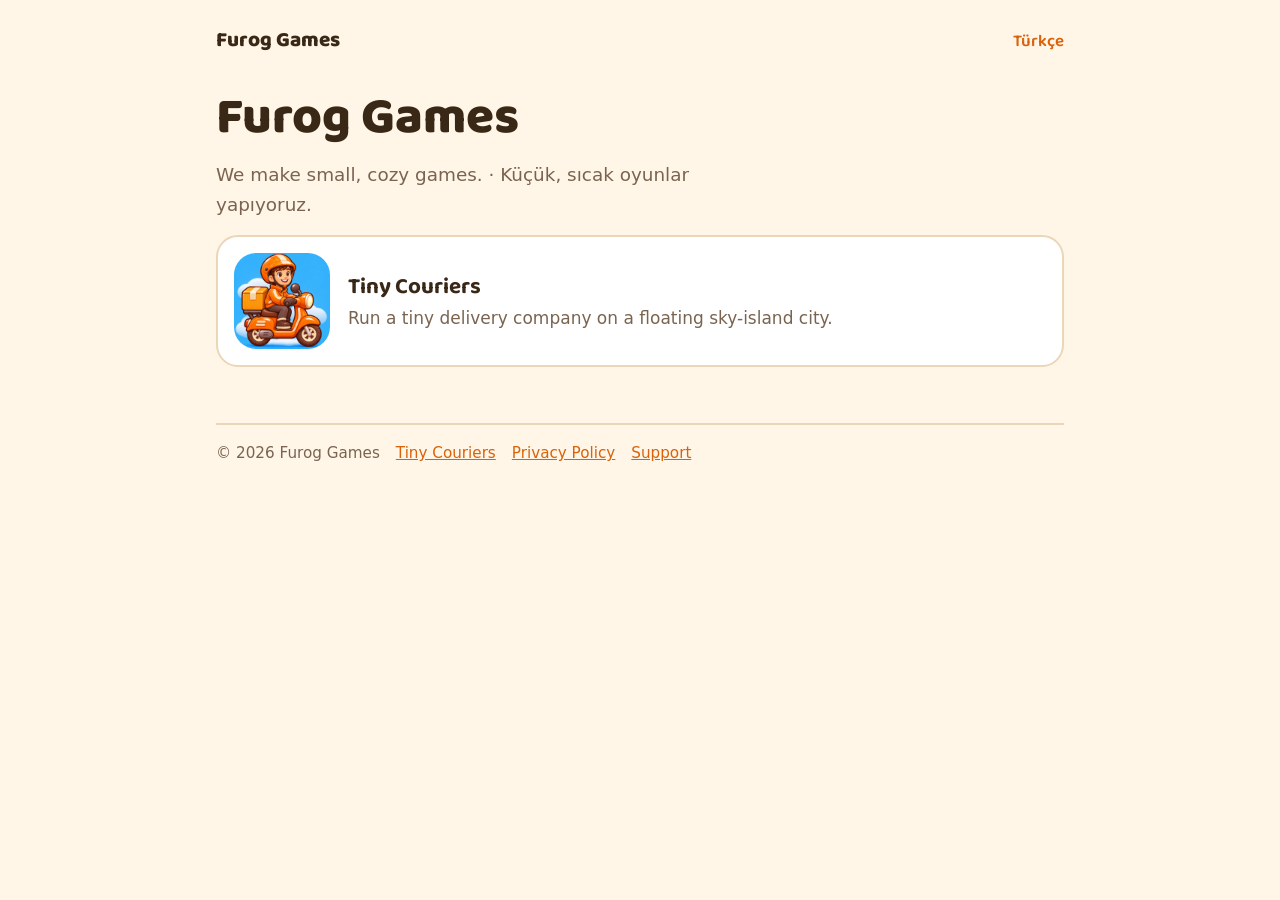
==== index.html @ ecdeb659 "feat: Furog Games sitesi — Tiny Couriers tanıtım, gizlilik politikası ve destek (TR/EN), app-ads.txt" ====
<!doctype html>
<html lang="en">
<head>
<meta charset="utf-8">
<meta name="viewport" content="width=device-width, initial-scale=1">
<title>Furog Games</title>
<meta name="description" content="Furog Games — small, cozy games.">
<link rel="stylesheet" href="assets/style.css">
<link rel="icon" href="assets/img/favicon.png">
<link rel="apple-touch-icon" href="assets/img/apple-touch-icon.png">
</head>
<body>
<div class="wrap">
<header class="top">
  <a class="brand" href="">Furog Games</a>
  <nav class="lang"><a href="tiny-couriers/tr/" hreflang="tr">Türkçe</a></nav>
</header>
<main>
<h1>Furog Games</h1>
<p class="lead">We make small, cozy games. · Küçük, sıcak oyunlar yapıyoruz.</p>
<a class="card" href="tiny-couriers/">
  <img src="assets/img/tiny-couriers-icon.png" alt="" width="96" height="96">
  <div><b>Tiny Couriers</b><span>Run a tiny delivery company on a floating sky-island city.</span></div>
</a>
</main>
<footer>
  <span>© 2026 Furog Games</span>
  <a href="tiny-couriers/">Tiny Couriers</a>
  <a href="tiny-couriers/privacy/">Privacy Policy</a>
  <a href="tiny-couriers/support/">Support</a>
</footer>
</div>
</body>
</html>
---- assets/style.css ----
/* Furog Games — Tiny Couriers site. Brand: warm orange, cream, sky blue; rounded, friendly. */
@font-face {
  font-family: "Baloo 2";
  src: url("fonts/Baloo2.ttf") format("truetype");
  font-weight: 400 800;
  font-display: swap;
}

:root {
  --bg: #fff6e8;
  --card: #ffffff;
  --edge: #ead6b8;
  --ink: #3a2817;
  --dim: #7a6450;
  --accent: #ff8a1f;
  --accent-dark: #d9620a;
  --sky: #34b3fd;
  --display: "Baloo 2", "Arial Rounded MT Bold", system-ui, sans-serif;
  --body: system-ui, -apple-system, "Segoe UI", Roboto, sans-serif;
}

@media (prefers-color-scheme: dark) {
  :root {
    --bg: #1d1712;
    --card: #2a221a;
    --edge: #4a3a2a;
    --ink: #f6eadb;
    --dim: #c9b39a;
    --accent: #ff9a3c;
    --accent-dark: #ffb366;
  }
}

* { box-sizing: border-box; }

body {
  margin: 0;
  background: var(--bg);
  color: var(--ink);
  font: 17px/1.6 var(--body);
}

a { color: var(--accent-dark); }
a:hover { color: var(--ink); }

.wrap {
  max-width: 880px;
  margin: 0 auto;
  padding: 24px 16px 64px;
}

header.top {
  display: flex;
  align-items: center;
  justify-content: space-between;
  gap: 12px;
  flex-wrap: wrap;
  margin-bottom: 32px;
}

.brand {
  font-family: var(--display);
  font-weight: 800;
  font-size: 1.3rem;
  color: var(--ink);
  text-decoration: none;
}

nav.lang a {
  font-family: var(--display);
  font-weight: 600;
  margin-left: 12px;
  text-decoration: none;
}

nav.lang a[aria-current="page"] { color: var(--ink); text-decoration: underline; }

h1, h2, h3 {
  font-family: var(--display);
  line-height: 1.15;
  margin: 0 0 12px;
}

h1 { font-size: clamp(2.2rem, 6vw, 3.2rem); font-weight: 800; }
h2 { font-size: 1.6rem; font-weight: 800; margin-top: 40px; }
h3 { font-size: 1.2rem; font-weight: 700; margin-top: 28px; }

.hero {
  display: flex;
  align-items: center;
  gap: 28px;
  flex-wrap: wrap;
}

.hero img.icon {
  width: 148px;
  height: 148px;
  border-radius: 33px;
  box-shadow: 0 8px 24px rgba(0, 0, 0, 0.18);
  flex: none;
}

.lead { font-size: 1.15rem; color: var(--dim); margin: 0 0 16px; max-width: 46ch; }

.button {
  display: inline-block;
  font-family: var(--display);
  font-weight: 800;
  font-size: 1.1rem;
  background: var(--accent);
  color: #fff;
  border-radius: 16px;
  border-bottom: 5px solid var(--accent-dark);
  padding: 10px 22px;
  text-decoration: none;
}

.button:hover { color: #fff; filter: brightness(1.05); }
.button.soon { background: #b3a999; border-bottom-color: #8f8576; cursor: default; }

.shots {
  display: grid;
  grid-template-columns: repeat(4, minmax(0, 1fr));
  gap: 12px;
  margin-top: 36px;
}

.shots img {
  width: 100%;
  height: auto;
  border-radius: 18px;
  border: 3px solid var(--edge);
  background: var(--card);
}

@media (max-width: 640px) {
  .shots { grid-template-columns: repeat(2, minmax(0, 1fr)); }
}

.features {
  display: grid;
  grid-template-columns: repeat(auto-fit, minmax(220px, 1fr));
  gap: 12px;
  margin-top: 16px;
  padding: 0;
  list-style: none;
}

.features li {
  background: var(--card);
  border: 2px solid var(--edge);
  border-radius: 18px;
  padding: 14px 16px;
}

.features b { font-family: var(--display); font-size: 1.08rem; display: block; }

.card {
  display: flex;
  align-items: center;
  gap: 18px;
  background: var(--card);
  border: 2px solid var(--edge);
  border-radius: 22px;
  padding: 16px;
  text-decoration: none;
  color: var(--ink);
}

.card img { width: 96px; height: 96px; border-radius: 22px; flex: none; }
.card b { font-family: var(--display); font-size: 1.4rem; display: block; }
.card span { color: var(--dim); }

.doc { max-width: 70ch; }
.doc .meta { color: var(--dim); }

footer {
  margin-top: 56px;
  padding-top: 16px;
  border-top: 2px solid var(--edge);
  color: var(--dim);
  font-size: 0.95rem;
  display: flex;
  gap: 16px;
  flex-wrap: wrap;
}
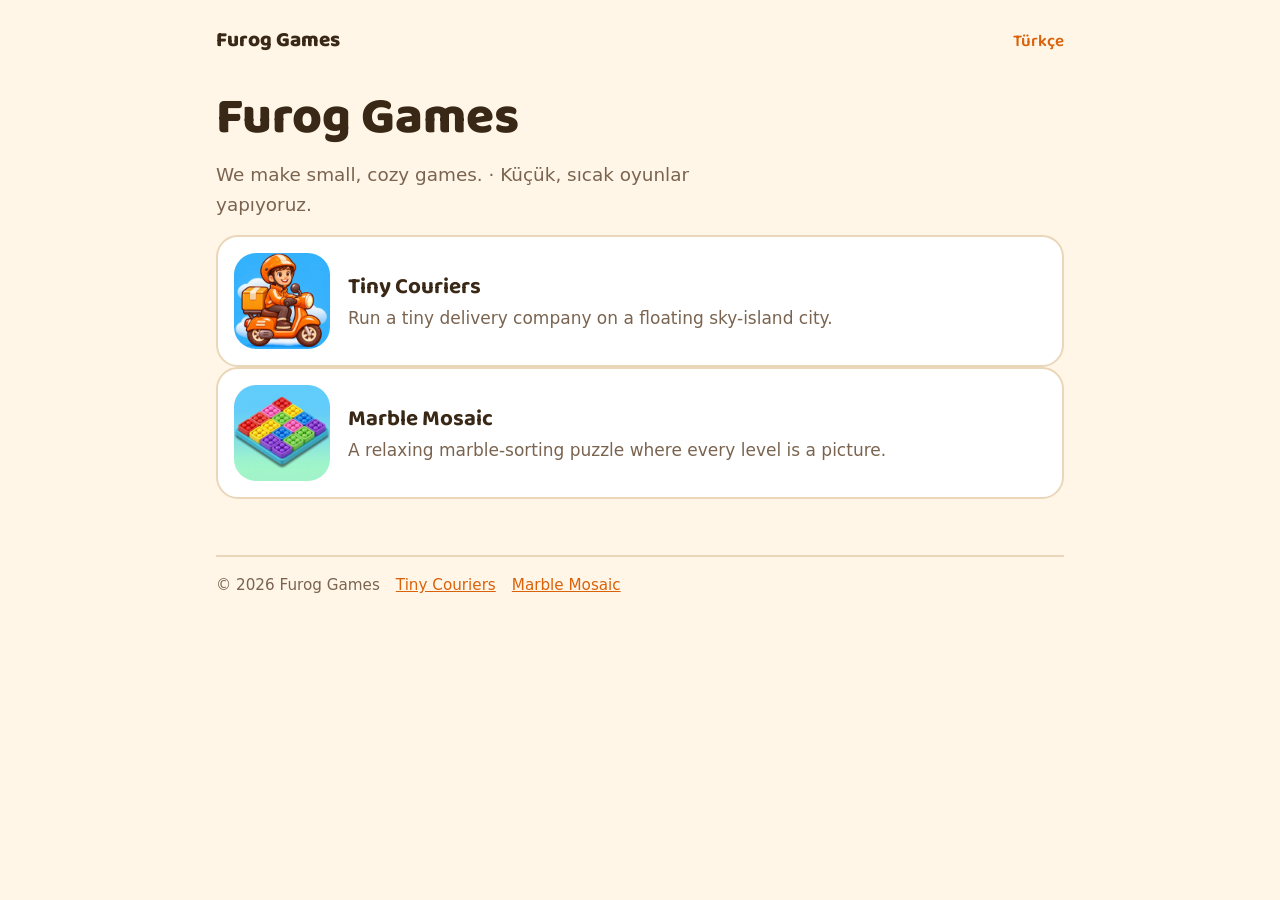
==== commit f1718497: "feat: Marble Mosaic — tanıtım, gizlilik politikası ve destek (TR/EN) - tools/build.py birden fazla o" ====
--- a/index.html
+++ b/index.html
@@ -13,7 +13,7 @@
 <div class="wrap">
 <header class="top">
   <a class="brand" href="">Furog Games</a>
-  <nav class="lang"><a href="tiny-couriers/tr/" hreflang="tr">Türkçe</a></nav>
+  <nav class="lang"><a href="tr/" hreflang="tr">Türkçe</a></nav>
 </header>
 <main>
 <h1>Furog Games</h1>
@@ -22,12 +22,15 @@
   <img src="assets/img/tiny-couriers-icon.png" alt="" width="96" height="96">
   <div><b>Tiny Couriers</b><span>Run a tiny delivery company on a floating sky-island city.</span></div>
 </a>
+<a class="card" href="marble-mosaic/">
+  <img src="assets/img/marble-mosaic-icon.png" alt="" width="96" height="96">
+  <div><b>Marble Mosaic</b><span>A relaxing marble-sorting puzzle where every level is a picture.</span></div>
+</a>
 </main>
 <footer>
   <span>© 2026 Furog Games</span>
   <a href="tiny-couriers/">Tiny Couriers</a>
-  <a href="tiny-couriers/privacy/">Privacy Policy</a>
-  <a href="tiny-couriers/support/">Support</a>
+  <a href="marble-mosaic/">Marble Mosaic</a>
 </footer>
 </div>
 </body>
